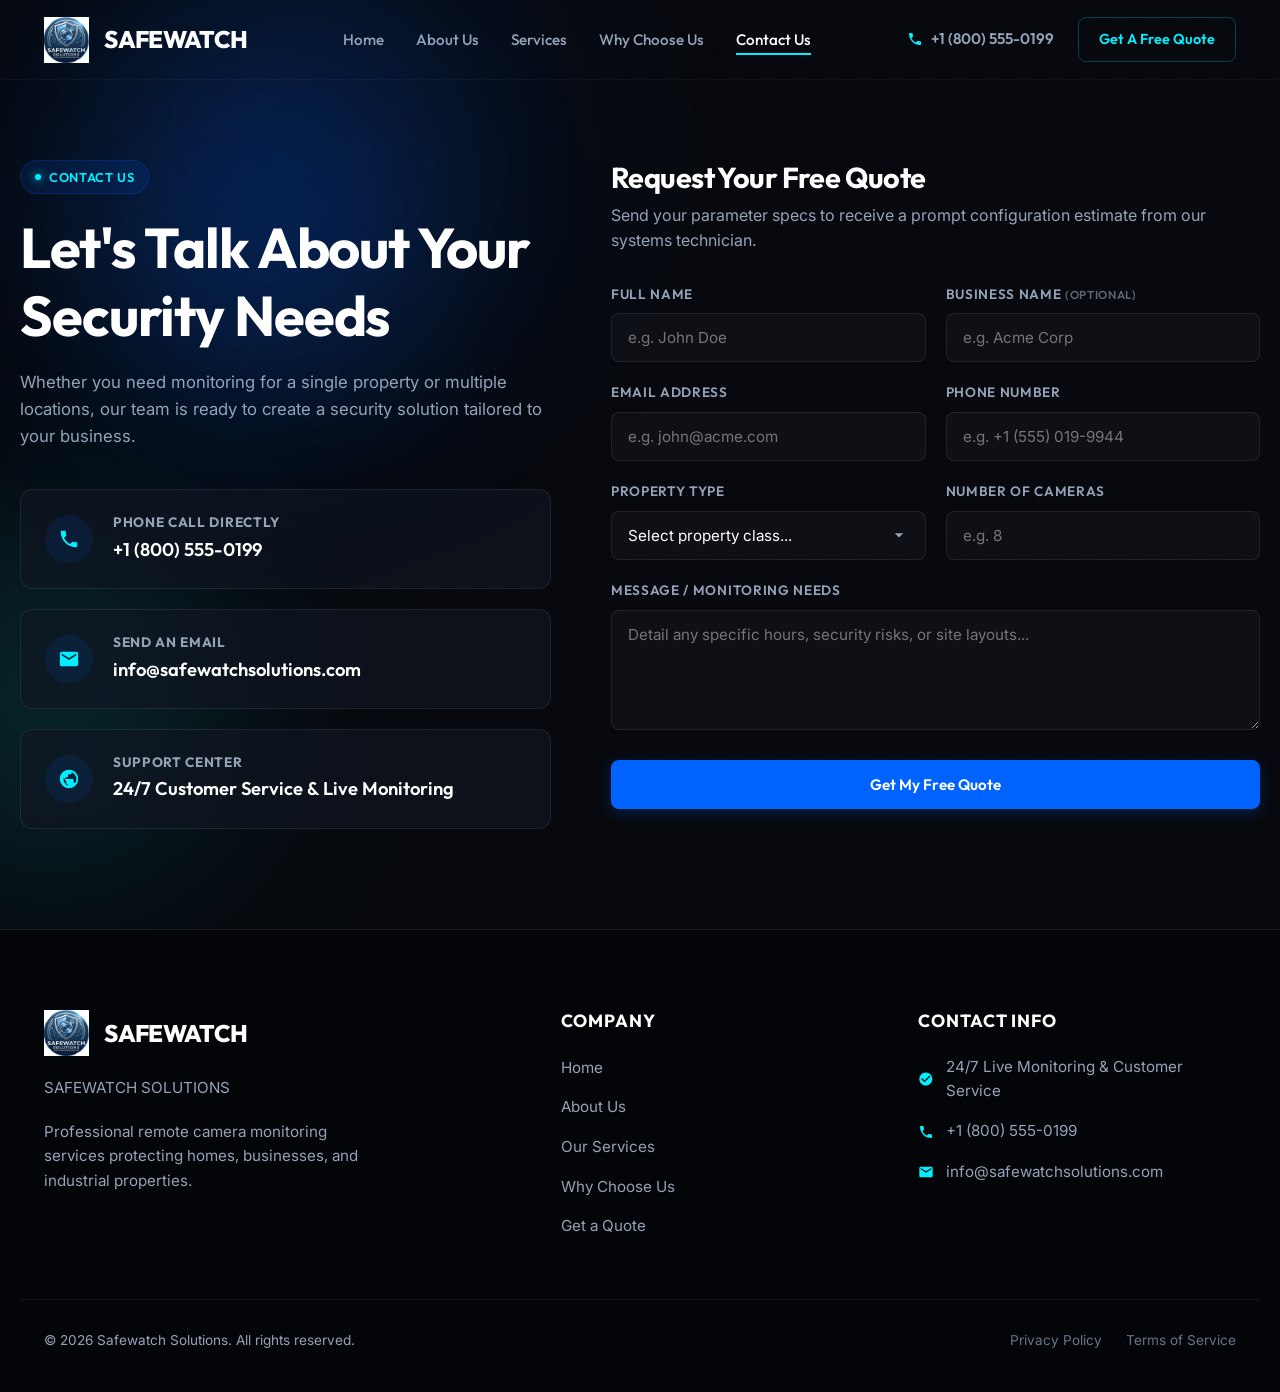
==== contact.html @ 6e0cc0b9 "CCTV-Monitoring Version 1" ====
<!doctype html>
<html lang="en">
  <head>
    <meta charset="UTF-8" />
    <meta name="viewport" content="width=device-width, initial-scale=1.0" />
    <title>Safewatch Solutions - Request a Free Quote & Get in Touch</title>
    <meta
      name="description"
      content="Talk to our specialists about your remote camera surveillance requirements. Get a customized security monitoring quote today."
    />
    <link rel="stylesheet" href="style.css" />
    <link rel="icon" href="assets/safewatch-logo.jpg" />
    <style>
      /* Styling adjustments specifically for contact subpage layout */
      .contact-container {
        padding: 160px 0 100px;
      }
    </style>
  </head>
  <body>
    <!-- BACKGROUND DECORATIONS -->
    <div class="bg-overlay bg-dot-grid"></div>
    <div class="bg-overlay blur-orb-1"></div>
    <div class="bg-overlay blur-orb-2"></div>
    <div class="bg-overlay blur-orb-3"></div>

    <!-- STICKY NAVBAR -->
    <header>
      <div class="container navbar">
        <a href="index.html" class="logo" id="nav-logo">
          <img
            src="assets/safewatch-logo.jpg"
            alt="SAFEWATCH"
            class="site-logo"
          />
          <span class="site-title">SAFEWATCH</span>
        </a>

        <ul class="nav-menu" id="menu-nav">
          <li><a href="index.html" class="nav-link">Home</a></li>
          <li><a href="index.html#about" class="nav-link">About Us</a></li>
          <li><a href="index.html#services" class="nav-link">Services</a></li>
          <li>
            <a href="index.html#why-choose" class="nav-link">Why Choose Us</a>
          </li>
          <li><a href="#" class="nav-link active">Contact Us</a></li>

          <!-- Mobile Actions -->
          <li class="nav-actions-mobile" style="display: none">
            <a href="tel:+18005550199" class="phone-badge">
              <svg viewBox="0 0 24 24">
                <path
                  d="M6.62 10.79c1.44 2.83 3.76 5.14 6.59 6.59l2.2-2.2c.27-.27.67-.36 1.02-.24 1.12.37 2.33.57 3.57.57.55 0 1 .45 1 1V20c0 .55-.45 1-1 1-9.39 0-17-7.61-17-17 0-.55.45-1 1-1h3.5c.55 0 1 .45 1 1 0 1.25.2 2.45.57 3.57.11.35.03.74-.25 1.02l-2.2 2.2z"
                />
              </svg>
              +1 (800) 555-0199
            </a>
            <a href="#" class="btn btn-primary">Free Assessment</a>
          </li>
        </ul>

        <div class="nav-actions">
          <a href="tel:+18005550199" class="phone-badge">
            <svg viewBox="0 0 24 24">
              <path
                d="M6.62 10.79c1.44 2.83 3.76 5.14 6.59 6.59l2.2-2.2c.27-.27.67-.36 1.02-.24 1.12.37 2.33.57 3.57.57.55 0 1 .45 1 1V20c0 .55-.45 1-1 1-9.39 0-17-7.61-17-17 0-.55.45-1 1-1h3.5c.55 0 1 .45 1 1 0 1.25.2 2.45.57 3.57.11.35.03.74-.25 1.02l-2.2 2.2z"
              />
            </svg>
            +1 (800) 555-0199
          </a>
          <a href="#" class="btn btn-outline-cyan">Get A Free Quote</a>
        </div>

        <button class="menu-btn" aria-label="Menu" id="mobile-toggle">
          <span></span>
          <span></span>
          <span></span>
        </button>
      </div>
    </header>

    <!-- CONTACT LAYOUT -->
    <main class="container contact-container">
      <div class="contact-grid">
        <!-- LEFT COL: CONTENT -->
        <section class="contact-info-panel">
          <div class="chip"><span></span> Contact Us</div>
          <h1 style="margin-bottom: 20px">
            Let's Talk About Your Security Needs
          </h1>
          <p>
            Whether you need monitoring for a single property or multiple
            locations, our team is ready to create a security solution tailored
            to your business.
          </p>

          <div class="info-cards">
            <!-- Card 1: Phone -->
            <a href="tel:+18005550199" class="info-card">
              <div class="info-card-icon">
                <svg viewBox="0 0 24 24">
                  <path
                    d="M6.62 10.79c1.44 2.83 3.76 5.14 6.59 6.59l2.2-2.2c.27-.27.67-.36 1.02-.24 1.12.37 2.33.57 3.57.57.55 0 1 .45 1 1V20c0 .55-.45 1-1 1-9.39 0-17-7.61-17-17 0-.55.45-1 1-1h3.5c.55 0 1 .45 1 1 0 1.25.2 2.45.57 3.57.11.35.03.74-.25 1.02l-2.2 2.2z"
                  />
                </svg>
              </div>
              <div class="info-card-details">
                <h4>Phone Call Directly</h4>
                <span>+1 (800) 555-0199</span>
              </div>
            </a>

            <!-- Card 2: Email -->
            <a href="mailto:info@safewatchsolutions.com" class="info-card">
              <div class="info-card-icon">
                <svg viewBox="0 0 24 24">
                  <path
                    d="M20 4H4c-1.1 0-1.99.9-1.99 2L2 18c0 1.1.9 2 2 2h16c1.1 0 2-.9 2-2V6c0-1.1-.9-2-2-2zm0 4l-8 5-8-5V6l8 5 8-5v2z"
                  />
                </svg>
              </div>
              <div class="info-card-details">
                <h4>Send An Email</h4>
                <span>info@safewatchsolutions.com</span>
              </div>
            </a>

            <!-- Card 3: Support -->
            <div class="info-card">
              <div class="info-card-icon">
                <svg viewBox="0 0 24 24">
                  <path
                    d="M12 2C6.48 2 2 6.48 2 12s4.48 10 10 10 10-4.48 10-10S17.52 2 12 2zm1 17.93c-3.95-.49-7-3.85-7-7.93 0-.62.08-1.21.21-1.79L9 15v1c0 1.1.9 2 2 2v1.93zm6.9-2.54c-.26-.81-1-1.39-1.9-1.39h-1v-3c0-.55-.45-1-1-1H8v-2h2c.55 0 1-.45 1-1V7h2c1.1 0 2-.9 2-2v-.41c2.93 1.19 5 4.06 5 7.41 0 2.08-.8 3.97-2.1 5.39z"
                  />
                </svg>
              </div>
              <div class="info-card-details">
                <h4>Support Center</h4>
                <span>24/7 Customer Service & Live Monitoring</span>
              </div>
            </div>
          </div>
        </section>

        <!-- RIGHT COL: QUOTE FORM -->
        <section class="glass-card">
          <h2 style="font-size: 1.8rem; margin-bottom: 8px">
            Request Your Free Quote
          </h2>
          <p style="color: var(--text-secondary); margin-bottom: 30px">
            Send your parameter specs to receive a prompt configuration estimate
            from our systems technician.
          </p>

          <form class="quote-form-element">
            <div class="form-row">
              <div class="form-group">
                <label class="form-label" for="fname">Full Name</label>
                <input
                  type="text"
                  id="fname"
                  class="form-input"
                  placeholder="e.g. John Doe"
                  required
                />
              </div>
              <div class="form-group">
                <label class="form-label" for="bname"
                  >Business Name
                  <span style="font-size: 0.85em; opacity: 0.6"
                    >(Optional)</span
                  ></label
                >
                <input
                  type="text"
                  id="bname"
                  class="form-input"
                  placeholder="e.g. Acme Corp"
                />
              </div>
            </div>

            <div class="form-row">
              <div class="form-group">
                <label class="form-label" for="email">Email Address</label>
                <input
                  type="email"
                  id="email"
                  class="form-input"
                  placeholder="e.g. john@acme.com"
                  required
                />
              </div>
              <div class="form-group">
                <label class="form-label" for="phone">Phone Number</label>
                <input
                  type="tel"
                  id="phone"
                  class="form-input"
                  placeholder="e.g. +1 (555) 019-9944"
                  required
                />
              </div>
            </div>

            <div class="form-row">
              <div class="form-group">
                <label class="form-label" for="property">Property Type</label>
                <select id="property" class="form-select" required>
                  <option value="" disabled selected>
                    Select property class...
                  </option>
                  <option value="residential">Residential / Home</option>
                  <option value="commercial">Commercial / Office</option>
                  <option value="warehouse">Warehouse & Distribution</option>
                  <option value="construction">Construction Site</option>
                  <option value="retail">Retail Store</option>
                  <option value="other">Other Property Type</option>
                </select>
              </div>
              <div class="form-group">
                <label class="form-label" for="cameras"
                  >Number of Cameras</label
                >
                <input
                  type="number"
                  id="cameras"
                  class="form-input"
                  placeholder="e.g. 8"
                  min="1"
                  required
                />
              </div>
            </div>

            <div class="form-group">
              <label class="form-label" for="msg"
                >Message / Monitoring Needs</label
              >
              <textarea
                id="msg"
                class="form-textarea"
                placeholder="Detail any specific hours, security risks, or site layouts..."
                required
              ></textarea>
            </div>

            <button
              type="submit"
              class="btn btn-primary"
              style="width: 100%; justify-content: center; margin-top: 10px"
            >
              Get My Free Quote
            </button>
          </form>
        </section>
      </div>
    </main>

    <!-- FOOTER -->
    <footer>
      <div class="container footer-grid">
        <div class="footer-brand">
          <a href="index.html" class="logo">
            <img
              src="assets/safewatch-logo.jpg"
              alt="SAFEWATCH"
              class="site-logo"
            />
            <span class="site-title">SAFEWATCH</span>
          </a>
          <p style="margin-bottom: 20px">SAFEWATCH SOLUTIONS</p>
          <p style="color: var(--text-secondary); line-height: 1.6">
            Professional remote camera monitoring services protecting homes,
            businesses, and industrial properties.
          </p>
        </div>

        <div class="footer-col">
          <h3>Company</h3>
          <ul>
            <li><a href="index.html">Home</a></li>
            <li><a href="index.html#about">About Us</a></li>
            <li><a href="index.html#services">Our Services</a></li>
            <li><a href="index.html#why-choose">Why Choose Us</a></li>
            <li><a href="#">Get a Quote</a></li>
          </ul>
        </div>

        <div class="footer-col">
          <h3>Contact Info</h3>
          <div class="footer-info">
            <div class="footer-info-item">
              <svg viewBox="0 0 24 24">
                <path
                  d="M12 2C6.48 2 2 6.48 2 12s4.48 10 10 10 10-4.48 10-10S17.52 2 12 2zm-2 15l-5-5 1.41-1.41L10 14.17l7.59-7.59L19 8l-9 9z"
                />
              </svg>
              24/7 Live Monitoring & Customer Service
            </div>
            <div class="footer-info-item">
              <svg viewBox="0 0 24 24">
                <path
                  d="M6.62 10.79c1.44 2.83 3.76 5.14 6.59 6.59l2.2-2.2c.27-.27.67-.36 1.02-.24 1.12.37 2.33.57 3.57.57.55 0 1 .45 1 1V20c0 .55-.45 1-1 1-9.39 0-17-7.61-17-17 0-.55.45-1 1-1h3.5c.55 0 1 .45 1 1 0 1.25.2 2.45.57 3.57.11.35.03.74-.25 1.02l-2.2 2.2z"
                />
              </svg>
              <a
                href="tel:+18005550199"
                style="text-decoration: none; color: inherit"
                >+1 (800) 555-0199</a
              >
            </div>
            <div class="footer-info-item">
              <svg viewBox="0 0 24 24">
                <path
                  d="M20 4H4c-1.1 0-1.99.9-1.99 2L2 18c0 1.1.9 2 2 2h16c1.1 0 2-.9 2-2V6c0-1.1-.9-2-2-2zm0 4l-8 5-8-5V6l8 5 8-5v2z"
                />
              </svg>
              <a
                href="mailto:info@safewatchsolutions.com"
                style="text-decoration: none; color: inherit"
                >info@safewatchsolutions.com</a
              >
            </div>
          </div>
        </div>
      </div>

      <div class="container footer-bottom">
        <p>&copy; 2026 Safewatch Solutions. All rights reserved.</p>
        <div class="footer-bottom-links">
          <a href="#">Privacy Policy</a>
          <a href="#">Terms of Service</a>
        </div>
      </div>
    </footer>

    <script src="script.js"></script>
  </body>
</html>
---- style.css ----
@import url("https://fonts.googleapis.com/css2?family=Inter:wght@300;400;500;600;700&family=Outfit:wght@400;500;600;700;800&display=swap");

/* --- DESIGN SYSTEM TOKENS --- */
:root {
  /* Colors */
  --bg-darkest: #07090e; /* Ultra dark base background */
  --bg-darker: #0d111a; /* Dark section background */
  --bg-card: rgba(16, 22, 35, 0.65); /* Translucent glass card background */

  --primary: #0062ff; /* Main brand solid electric blue */
  --primary-hover: #1a75ff; /* Lighter blue for hover states */
  --primary-glow: rgba(0, 98, 255, 0.25);

  --accent: #00f0ff; /* Technical electric cyan */
  --accent-glow: rgba(0, 240, 255, 0.2);

  --text-white: #ffffff; /* High contrast titles */
  --text-primary: #e2e8f0; /* General light text */
  --text-secondary: #94a3b8; /* Muted metadata and descriptions */
  --text-muted: #64748b; /* Subtext, credits, timestamps */

  --border: rgba(255, 255, 255, 0.08);
  --border-hover: rgba(0, 98, 255, 0.35);

  /* Fonts */
  --font-heading:
    "Outfit", -apple-system, BlinkMacSystemFont, "Segoe UI", Roboto, sans-serif;
  --font-body:
    "Inter", -apple-system, BlinkMacSystemFont, "Segoe UI", Roboto, sans-serif;

  /* Layout Options */
  --radius-sm: 8px;
  --radius-md: 12px;
  --radius-lg: 20px;
  --transition: all 0.35s cubic-bezier(0.16, 1, 0.3, 1);
  --transition-slow: all 0.6s cubic-bezier(0.16, 1, 0.3, 1);
}

/* --- SYSTEM RESET --- */
*,
*::before,
*::after {
  box-sizing: border-box;
  margin: 0;
  padding: 0;
}

html {
  scroll-behavior: smooth;
  font-size: 16px;
  -webkit-text-size-adjust: 100%;
}

body {
  background-color: var(--bg-darkest);
  color: var(--text-primary);
  font-family: var(--font-body);
  line-height: 1.6;
  overflow-x: hidden;
  -webkit-font-smoothing: antialiased;
  -moz-osx-font-smoothing: grayscale;
}

/* Custom Scrollbar */
::-webkit-scrollbar {
  width: 10px;
}
::-webkit-scrollbar-track {
  background: var(--bg-darkest);
}
::-webkit-scrollbar-thumb {
  background: rgba(255, 255, 255, 0.1);
  border: 2px solid var(--bg-darkest);
  border-radius: 10px;
}
::-webkit-scrollbar-thumb:hover {
  background: var(--primary);
}

/* --- TYPOGRAPHY & GRADIENTS --- */
h1,
h2,
h3,
h4,
h5,
h6 {
  font-family: var(--font-heading);
  font-weight: 700;
  line-height: 1.2;
  color: var(--text-white);
  letter-spacing: -0.02em;
}

h1 {
  font-size: clamp(2.2rem, 5vw, 3.5rem);
}

h2 {
  font-size: clamp(1.8rem, 4vw, 2.5rem);
}

h3 {
  font-size: clamp(1.3rem, 3vw, 1.75rem);
}

p {
  color: var(--text-secondary);
}

.gradient-text {
  background: linear-gradient(
    135deg,
    var(--text-white) 40%,
    var(--primary) 100%
  );
  -webkit-background-clip: text;
  -webkit-text-fill-color: transparent;
  background-clip: text;
}

.accent-text-blue {
  color: var(--primary);
  text-shadow: 0 0 15px rgba(0, 98, 255, 0.3);
}

.accent-text-cyan {
  color: var(--accent);
  text-shadow: 0 0 15px rgba(0, 240, 255, 0.3);
}

/* --- BACKGROUND DECORATION --- */
.bg-overlay {
  position: absolute;
  top: 0;
  left: 0;
  width: 100%;
  height: 100%;
  z-index: -1;
  pointer-events: none;
  overflow: hidden;
}

.bg-dot-grid {
  background-image: radial-gradient(
    rgba(255, 255, 255, 0.025) 1px,
    transparent 1px
  );
  background-size: 32px 32px;
}

.blur-orb-1 {
  position: absolute;
  top: -150px;
  right: -100px;
  width: 600px;
  height: 600px;
  border-radius: 50%;
  background: radial-gradient(circle, var(--primary-glow) 0%, transparent 70%);
  filter: blur(100px);
}

.blur-orb-2 {
  position: absolute;
  top: 50%;
  left: -200px;
  width: 500px;
  height: 500px;
  border-radius: 50%;
  background: radial-gradient(circle, var(--accent-glow) 0%, transparent 70%);
  filter: blur(100px);
}

.blur-orb-3 {
  position: absolute;
  bottom: -100px;
  right: -150px;
  width: 500px;
  height: 500px;
  border-radius: 50%;
  background: radial-gradient(circle, var(--primary-glow) 0%, transparent 70%);
  filter: blur(80px);
}

/* --- LAYOUT UTILITIES --- */
.container {
  width: 100%;
  max-width: 1240px;
  margin-left: auto;
  margin-right: auto;
  padding-left: 24px;
  padding-right: 24px;
}

.section {
  padding: 70px 0;
  position: relative;
}

.section-dark {
  background-color: var(--bg-darker);
  border-top: 1px solid var(--border);
  border-bottom: 1px solid var(--border);
}

.section-header {
  max-width: 700px;
  margin-bottom: 40px;
}

.section-header h2 {
  margin-bottom: 12px;
}

.section-header p {
  font-size: 1.05rem;
}

.grid-2 {
  display: grid;
  grid-template-columns: 1.1fr 0.9fr;
  gap: 60px;
  align-items: center;
}

.grid-3 {
  display: grid;
  grid-template-columns: repeat(auto-fit, minmax(320px, 1fr));
  gap: 30px;
}

.grid-4 {
  display: grid;
  grid-template-columns: repeat(auto-fit, minmax(270px, 1fr));
  gap: 30px;
}

/* --- COMPONENT STYLES --- */

/* 1. Header & Navigation */
header {
  position: fixed;
  top: 0;
  left: 0;
  width: 100%;
  height: 80px;
  z-index: 1000;
  border-bottom: 1px solid rgba(255, 255, 255, 0.03);
  transition: var(--transition);
}

header.scrolled {
  background: rgba(7, 9, 14, 0.85);
  backdrop-filter: blur(12px);
  -webkit-backdrop-filter: blur(12px);
  border-bottom: 1px solid var(--border);
  box-shadow: 0 4px 30px rgba(0, 0, 0, 0.4);
}

.navbar {
  display: flex;
  align-items: center;
  justify-content: space-between;
  height: 100%;
}

.logo {
  display: flex;
  align-items: center;
  gap: 10px;
  text-decoration: none;
  font-family: var(--font-heading);
  font-weight: 800;
  font-size: 1.35rem;
  color: var(--text-white);
  letter-spacing: -0.03em;
}

.logo-icon {
  width: 32px;
  height: 32px;
  background: linear-gradient(135deg, var(--primary), var(--accent));
  border-radius: 50%;
  display: flex;
  align-items: center;
  justify-content: center;
  box-shadow: 0 0 15px var(--primary-glow);
}

/* Site logo image (user-provided) */
.site-logo {
  height: 46px;
  width: auto;
  display: inline-block;
  background: transparent;
  mix-blend-mode: normal;
  filter: none;
}

.site-title {
  font-family: var(--font-heading);
  font-weight: 800;
  color: var(--text-white);
  margin-left: 5px;
  font-size: 1.5rem;
  display: inline-block;
  vertical-align: middle;
}

.logo-icon svg {
  fill: var(--text-white);
  width: 16px;
  height: 16px;
}

.nav-menu {
  display: flex;
  list-style: none;
  gap: 32px;
  align-items: center;
}

.nav-link {
  text-decoration: none;
  color: var(--text-secondary);
  font-family: var(--font-heading);
  font-size: 0.95rem;
  font-weight: 500;
  transition: var(--transition);
  position: relative;
}

.nav-link:hover,
.nav-link.active {
  color: var(--text-white);
}

.nav-link::after {
  content: "";
  position: absolute;
  bottom: -6px;
  left: 0;
  width: 0;
  height: 2px;
  background-color: var(--accent);
  transition: var(--transition);
}

.nav-link.active::after,
.nav-link:hover::after {
  width: 100%;
}

.nav-actions {
  display: flex;
  align-items: center;
  gap: 24px;
}

.phone-badge {
  display: flex;
  align-items: center;
  gap: 8px;
  color: var(--text-secondary);
  font-family: var(--font-heading);
  font-size: 0.95rem;
  font-weight: 600;
  text-decoration: none;
  transition: var(--transition);
}

.phone-badge:hover {
  color: var(--accent);
}

.phone-badge svg {
  width: 16px;
  height: 16px;
  fill: var(--accent);
}

/* 2. Buttons */
.btn {
  display: inline-flex;
  align-items: center;
  justify-content: center;
  font-family: var(--font-heading);
  font-weight: 600;
  font-size: 0.95rem;
  padding: 14px 28px;
  border-radius: var(--radius-sm);
  cursor: pointer;
  transition: var(--transition);
  text-decoration: none;
  border: 1px solid transparent;
  gap: 8px;
  white-space: nowrap;
}

.btn-primary {
  background-color: var(--primary);
  color: var(--text-white);
  box-shadow: 0 4px 14px var(--primary-glow);
}

.btn-primary:hover {
  background-color: var(--primary-hover);
  box-shadow: 0 6px 20px rgba(0, 98, 255, 0.45);
  transform: translateY(-2px);
}

.btn-secondary {
  background-color: rgba(255, 255, 255, 0.04);
  color: var(--text-white);
  border: 1px solid var(--border);
}

.btn-secondary:hover {
  background-color: rgba(255, 255, 255, 0.08);
  border-color: rgba(255, 255, 255, 0.2);
  transform: translateY(-2px);
}

.btn-outline-cyan {
  background-color: transparent;
  color: var(--accent);
  border: 1px solid rgba(0, 240, 255, 0.25);
  padding: 10px 20px;
  font-size: 0.9rem;
}

.btn-outline-cyan:hover {
  background-color: rgba(0, 240, 255, 0.06);
  border-color: var(--accent);
  box-shadow: 0 0 15px rgba(0, 240, 255, 0.15);
}

/* Hamburger toggler */
.menu-btn {
  display: none;
  background: none;
  border: none;
  cursor: pointer;
  width: 24px;
  height: 24px;
  position: relative;
  z-index: 1001;
}

.menu-btn span {
  display: block;
  width: 100%;
  height: 2px;
  background: var(--text-white);
  margin: 5px 0;
  transition: var(--transition);
}

/* Chip/Badge UI */
.chip {
  display: inline-flex;
  align-items: center;
  gap: 8px;
  background: rgba(0, 98, 255, 0.12);
  border: 1px solid rgba(0, 98, 255, 0.2);
  color: var(--accent);
  padding: 6px 14px;
  border-radius: 100px;
  font-family: var(--font-heading);
  font-size: 0.8rem;
  font-weight: 600;
  text-transform: uppercase;
  letter-spacing: 0.05em;
  margin-bottom: 20px;
  width: fit-content;
}

.chip span {
  width: 6px;
  height: 6px;
  border-radius: 50%;
  background-color: var(--accent);
  box-shadow: 0 0 10px var(--accent);
}

/* 3. Hero Section */
.hero {
  padding: 140px 0 80px;
  display: flex;
  align-items: center;
  position: relative;
  min-height: 76vh;
  background-image:
    linear-gradient(
      to right,
      #07090e 38%,
      rgba(7, 9, 14, 0.5) 68%,
      rgba(7, 9, 14, 0.25) 100%
    ),
    url("assets/hero_monitoring.png");
  background-size: cover;
  background-position: right center;
  background-repeat: no-repeat;
  border-bottom: 1px solid var(--border);
}

.hero-content {
  display: flex;
  flex-direction: column;
  max-width: 660px;
  z-index: 2;
}

.hero-subtitle {
  font-size: clamp(1.1rem, 2vw, 1.4rem);
  font-weight: 500;
  color: var(--accent);
  margin-bottom: 20px;
  line-height: 1.4;
}

.hero p {
  font-size: clamp(1rem, 1.5vw, 1.15rem);
  margin-bottom: 32px;
  max-width: 620px;
}

.hero-checklist {
  list-style: none;
  margin-bottom: 28px;
  display: flex;
  flex-direction: column;
  gap: 9px;
}

.hero-checklist li {
  display: flex;
  align-items: center;
  gap: 10px;
  font-size: 0.98rem;
  color: var(--text-primary);
}

.hero-checklist li svg {
  width: 16px;
  height: 16px;
  fill: var(--accent);
  flex-shrink: 0;
}

.hero-buttons {
  display: flex;
  gap: 14px;
  flex-wrap: wrap;
}

/* Hero image classes removed - background layout in use */

/* 4. About Section */
.about-media-box {
  position: relative;
}

.about-image-frame {
  width: 100%;
  border-radius: var(--radius-md);
  border: 1px solid var(--border);
  overflow: hidden;
  box-shadow: 0 15px 35px rgba(0, 0, 0, 0.5);
  aspect-ratio: 16/10;
}

.about-image-frame img {
  width: 100%;
  height: 100%;
  object-fit: cover;
}

.about-content h2 {
  margin-bottom: 16px;
}

.about-content p {
  font-size: 1rem;
  margin-bottom: 18px;
  line-height: 1.65;
}

/* 5. Services Carousel */
.carousel-track-wrapper {
  overflow: hidden;
  position: relative;
  /* Fade-out edges */
  -webkit-mask-image: linear-gradient(
    to right,
    transparent 0%,
    #000 8%,
    #000 92%,
    transparent 100%
  );
  mask-image: linear-gradient(
    to right,
    transparent 0%,
    #000 8%,
    #000 92%,
    transparent 100%
  );
}

.carousel-track {
  display: flex;
  gap: 24px;
  width: max-content;
  animation: carousel-scroll 40s linear infinite;
}

.carousel-track:hover {
  animation-play-state: paused;
}

@keyframes carousel-scroll {
  0% {
    transform: translateX(0);
  }
  100% {
    transform: translateX(-50%);
  }
}

/* Legacy grid fallback - not used but kept for reference */
.services-grid {
  display: grid;
  grid-template-columns: repeat(auto-fill, minmax(280px, 1fr));
  gap: 24px;
}

.service-card {
  background: var(--bg-card);
  border: 1px solid var(--border);
  border-radius: var(--radius-md);
  padding: 20px;
  display: flex;
  flex-direction: column;
  /* Fixed width so carousel tracks work perfectly */
  width: 290px;
  flex-shrink: 0;
  transition: var(--transition-slow);
  backdrop-filter: blur(10px);
  -webkit-backdrop-filter: blur(10px);
  user-select: none;
}

.service-card:hover {
  border-color: var(--border-hover);
  box-shadow: 0 12px 35px rgba(0, 98, 255, 0.18);
  transform: translateY(-5px);
}

.service-image-box {
  width: 100%;
  height: 160px;
  border-radius: var(--radius-sm);
  overflow: hidden;
  border: 1px solid rgba(255, 255, 255, 0.05);
  margin-bottom: 16px;
}

.service-image-box img {
  width: 100%;
  height: 100%;
  object-fit: cover;
  transition: var(--transition-slow);
  pointer-events: none;
}

.service-card:hover .service-image-box img {
  transform: scale(1.07);
}

.service-card h3 {
  font-size: 1.1rem;
  margin-bottom: 8px;
}

.service-card p {
  font-size: 0.88rem;
  line-height: 1.55;
  color: var(--text-secondary);
}

/* 6. Why Choose Us Section */
.why-grid {
  display: grid;
  grid-template-columns: minmax(280px, 0.95fr) minmax(0, 1.05fr);
  gap: 30px;
  align-items: center;
}

.why-media-panel {
  display: flex;
  align-self: center;
}

.why-media-panel img {
  width: 102%;
  height: 100%;
  min-height: 360px;
  object-fit: cover;
  display: block;
  border-radius: var(--radius-lg);
  border: 1px solid rgba(255, 255, 255, 0.08);
  box-shadow: 0 20px 45px rgba(0, 0, 0, 0.25);
}

.why-content-panel {
  display: flex;
  flex-direction: column;
}

.why-card-list {
  display: grid;
  grid-template-columns: 1fr;
  gap: 15px;
  margin-top: 10px;
}

.why-check-item {
  display: flex;
  gap: 16px;
  background: rgba(255, 255, 255, 0.02);
  border: 1px solid var(--border);
  padding: 16px 20px;
  border-radius: var(--radius-sm);
  transition: var(--transition);
}

.why-check-item:hover {
  background: rgba(0, 98, 255, 0.03);
  border-color: var(--border-hover);
}

.why-check-icon {
  width: 24px;
  height: 24px;
  fill: var(--accent);
  flex-shrink: 0;
  margin-top: 3px;
}

.why-check-text h4 {
  font-size: 1.1rem;
  margin-bottom: 6px;
}

.why-check-text p {
  font-size: 0.95rem;
}

/* 7. Call To Action section */
.cta-box {
  background:
    linear-gradient(
      135deg,
      rgba(0, 98, 255, 0.15) 0%,
      rgba(0, 240, 255, 0.05) 100%
    ),
    var(--bg-card);
  border: 1px solid var(--border);
  border-radius: var(--radius-lg);
  padding: 60px 40px;
  text-align: center;
  position: relative;
  overflow: hidden;
  box-shadow: 0 15px 40px rgba(0, 0, 0, 0.4);
  backdrop-filter: blur(10px);
}

.cta-box::after {
  content: "";
  position: absolute;
  top: -150px;
  left: 50%;
  transform: translateX(-50%);
  width: 300px;
  height: 300px;
  background: radial-gradient(
    circle,
    rgba(0, 240, 255, 0.15) 0%,
    transparent 70%
  );
  filter: blur(40px);
  z-index: -1;
  pointer-events: none;
}

.cta-box h2 {
  margin-bottom: 16px;
}

.cta-box p {
  font-size: 1.15rem;
  max-width: 600px;
  margin: 0 auto 32px;
}

/* 8. Contact Form & Request Page Layout */
.contact-grid {
  display: grid;
  grid-template-columns: 0.9fr 1.1fr;
  gap: 60px;
  align-items: flex-start;
}

.contact-info-panel h2 {
  margin-bottom: 20px;
}

.contact-info-panel p {
  font-size: 1.05rem;
  margin-bottom: 40px;
}

.info-cards {
  display: flex;
  flex-direction: column;
  gap: 20px;
}

.info-card {
  display: flex;
  align-items: center;
  gap: 20px;
  background: var(--bg-card);
  border: 1px solid var(--border);
  padding: 24px;
  border-radius: var(--radius-md);
  text-decoration: none;
  transition: var(--transition);
}

.info-card:hover {
  border-color: var(--border-hover);
  background: rgba(255, 255, 255, 0.02);
}

.info-card-icon {
  width: 48px;
  height: 48px;
  border-radius: 50%;
  background: rgba(0, 98, 255, 0.1);
  display: flex;
  align-items: center;
  justify-content: center;
  flex-shrink: 0;
}

.info-card-icon svg {
  width: 22px;
  height: 22px;
  fill: var(--accent);
}

.info-card-details h4 {
  font-size: 0.85rem;
  text-transform: uppercase;
  color: var(--text-secondary);
  letter-spacing: 0.05em;
  margin-bottom: 4px;
}

.info-card-details span {
  font-family: var(--font-heading);
  font-size: 1.15rem;
  font-weight: 600;
  color: var(--text-white);
}

.form-group {
  margin-bottom: 20px;
  display: flex;
  flex-direction: column;
  gap: 8px;
}

.form-label {
  font-family: var(--font-heading);
  font-size: 0.85rem;
  font-weight: 600;
  color: var(--text-secondary);
  text-transform: uppercase;
  letter-spacing: 0.05em;
}

.form-input,
.form-textarea,
.form-select {
  background: rgba(255, 255, 255, 0.03);
  border: 1px solid var(--border);
  border-radius: var(--radius-sm);
  padding: 14px 16px;
  color: var(--text-white);
  font-family: var(--font-body);
  font-size: 0.95rem;
  transition: var(--transition);
  outline: none;
}

.form-input:focus,
.form-textarea:focus,
.form-select:focus {
  background: rgba(0, 98, 255, 0.02);
  border-color: var(--primary);
  box-shadow: 0 0 15px rgba(0, 98, 255, 0.15);
}

.form-textarea {
  min-height: 120px;
  resize: vertical;
}

.form-select {
  appearance: none;
  background-image: url("data:image/svg+xml,%3Csvg xmlns='http://www.w3.org/2000/svg' viewBox='0 0 24 24' fill='%2394a3b8'%3E%3Cpath d='M7 10l5 5 5-5H7z'/%3E%3C/svg%3E");
  background-repeat: no-repeat;
  background-position: right 16px center;
  background-size: 20px;
  cursor: pointer;
}

.form-row {
  display: grid;
  grid-template-columns: 1fr 1fr;
  gap: 20px;
}

/* 9. Footer Layout */
footer {
  background-color: #040508;
  border-top: 1px solid var(--border);
  padding: 80px 0 40px;
}

.footer-grid {
  display: grid;
  grid-template-columns: 1.5fr 1fr 1fr;
  gap: 40px;
  margin-bottom: 60px;
}

.footer-brand .logo {
  margin-bottom: 20px;
}

.footer-brand p {
  max-width: 320px;
  font-size: 0.95rem;
}

.footer-col h3 {
  font-size: 1.1rem;
  margin-bottom: 24px;
  font-family: var(--font-heading);
  text-transform: uppercase;
  letter-spacing: 0.05em;
}

.footer-col ul {
  list-style: none;
  display: flex;
  flex-direction: column;
  gap: 14px;
}

.footer-col ul li a {
  text-decoration: none;
  color: var(--text-secondary);
  font-size: 0.95rem;
  transition: var(--transition);
}

.footer-col ul li a:hover {
  color: var(--accent);
}

.footer-info {
  display: flex;
  flex-direction: column;
  gap: 16px;
}

.footer-info-item {
  display: flex;
  align-items: center;
  gap: 12px;
  font-size: 0.95rem;
  color: var(--text-secondary);
}

.footer-info-item svg {
  width: 16px;
  height: 16px;
  fill: var(--accent);
}

.footer-bottom {
  border-top: 1px solid rgba(255, 255, 255, 0.05);
  padding-top: 30px;
  display: flex;
  justify-content: space-between;
  align-items: center;
  color: var(--text-muted);
  font-size: 0.85rem;
  flex-wrap: wrap;
  gap: 20px;
}

.footer-bottom-links {
  display: flex;
  gap: 24px;
}

.footer-bottom-links a {
  text-decoration: none;
  color: var(--text-muted);
  transition: var(--transition);
}

.footer-bottom-links a:hover {
  color: var(--text-secondary);
}

/* --- RESPONSIVE MEDIA BREAKPOINTS --- */
@media (max-width: 1024px) {
  .hero {
    padding: 130px 0 80px;
    min-height: auto;
    /* Full overlay so image shows behind text on tablet */
    background-image:
      linear-gradient(
        to bottom,
        rgba(7, 9, 14, 0.88) 0%,
        rgba(7, 9, 14, 0.78) 60%,
        rgba(7, 9, 14, 0.92) 100%
      ),
      url("assets/hero_monitoring.png");
    background-position: center center;
  }
  .hero-content {
    max-width: 100%;
  }
  .grid-2,
  .why-grid,
  .contact-grid {
    grid-template-columns: 1fr;
    gap: 40px;
  }
  .footer-grid {
    grid-template-columns: 1fr 1fr;
  }
}

@media (max-width: 768px) {
  .section {
    padding: 50px 0;
  }

  .hero {
    padding: 110px 0 60px;
    min-height: auto;
  }

  .hero p {
    max-width: 100%;
  }

  .menu-btn {
    display: block;
    margin-left: 10px;
  }

  .nav-menu {
    position: fixed;
    top: 0;
    right: -100%;
    width: 280px;
    height: 100vh;
    background: #090b11;
    border-left: 1px solid var(--border);
    flex-direction: column;
    padding: 85px 30px 30px;
    align-items: flex-start;
    gap: 20px;
    transition: var(--transition-slow);
    z-index: 999;
    box-shadow: -10px 0 30px rgba(0, 0, 0, 0.5);
    overflow-y: auto;
  }

  .nav-menu.active {
    right: 0;
  }

  .nav-actions {
    display: none;
  }

  /* CTA block sits naturally at the bottom of the nav list */
  .nav-actions-mobile {
    display: flex !important;
    flex-direction: column;
    width: 100%;
    gap: 16px;
    margin-top: auto;
    border-top: 1px solid var(--border);
    padding-top: 20px;
  }

  .nav-actions-mobile .phone-badge {
    color: var(--text-white);
  }

  .why-grid {
    grid-template-columns: 1fr;
    gap: 30px;
  }

  .footer-grid {
    grid-template-columns: 1fr;
    gap: 30px;
  }

  .form-row {
    grid-template-columns: 1fr;
    gap: 0;
  }

  .cta-box {
    padding: 36px 20px;
  }

  .section-header {
    margin-bottom: 28px;
  }
}

@media (max-width: 480px) {
  :root {
    --radius-md: 8px;
    --radius-lg: 12px;
  }

  .container {
    padding-left: 16px;
    padding-right: 16px;
  }

  .hero {
    padding: 100px 0 50px;
    /* Darker overlay on small screens for better text legibility */
    background-image:
      linear-gradient(rgba(7, 9, 14, 0.93), rgba(7, 9, 14, 0.88)),
      url("assets/hero_monitoring.png");
    background-position: center center;
  }

  .hero-content {
    max-width: 100%;
  }

  h1 {
    font-size: clamp(1.8rem, 8vw, 2.4rem);
  }

  .hero-subtitle {
    font-size: 1rem;
  }

  .hero p {
    font-size: 0.92rem;
    margin-bottom: 20px;
  }

  .hero-checklist {
    margin-bottom: 22px;
    gap: 8px;
  }

  .hero-checklist li {
    font-size: 0.9rem;
  }

  .hero-buttons {
    flex-direction: column;
    width: 100%;
  }

  .hero-buttons .btn {
    width: 100%;
    text-align: center;
    justify-content: center;
  }

  .chip {
    font-size: 0.72rem;
    padding: 5px 12px;
  }

  .why-grid {
    grid-template-columns: 1fr;
  }

  .why-check-item {
    padding: 12px 14px;
  }

  .cta-box {
    padding: 30px 16px;
  }

  .cta-box h2 {
    font-size: 1.6rem;
  }

  .footer-bottom {
    flex-direction: column;
    align-items: flex-start;
    gap: 12px;
  }

  .footer-col h3 {
    font-size: 0.95rem;
    margin-bottom: 16px;
  }
}
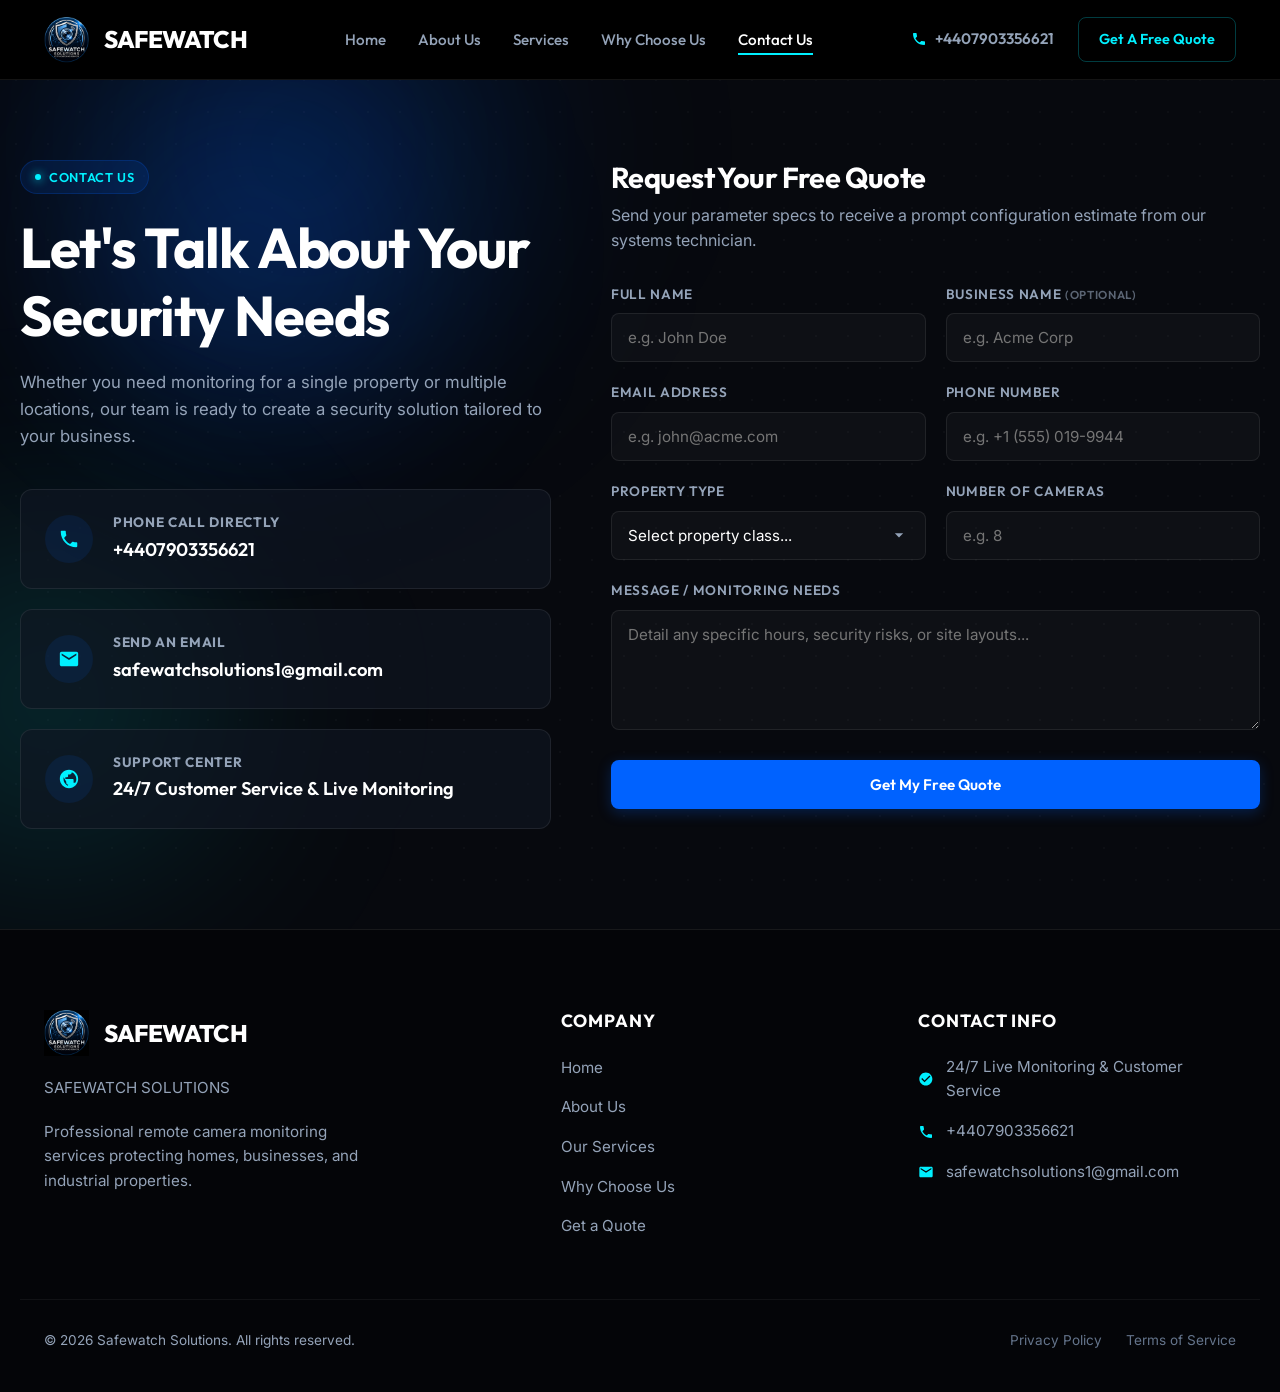
==== commit 9720aa32: "CCTV-Monitoring Version 2" ====
--- a/contact.html
+++ b/contact.html
@@ -9,7 +9,7 @@
       content="Talk to our specialists about your remote camera surveillance requirements. Get a customized security monitoring quote today."
     />
     <link rel="stylesheet" href="style.css" />
-    <link rel="icon" href="assets/safewatch-logo.jpg" />
+    <link rel="icon" href="assets/safewatch-logo-1.png" />
     <style>
       /* Styling adjustments specifically for contact subpage layout */
       .contact-container {
@@ -29,7 +29,7 @@
       <div class="container navbar">
         <a href="index.html" class="logo" id="nav-logo">
           <img
-            src="assets/safewatch-logo.jpg"
+            src="assets/safewatch-logo-1.png"
             alt="SAFEWATCH"
             class="site-logo"
           />
@@ -47,26 +47,26 @@
 
           <!-- Mobile Actions -->
           <li class="nav-actions-mobile" style="display: none">
-            <a href="tel:+18005550199" class="phone-badge">
+            <a href="tel:+4407903356621" class="phone-badge">
               <svg viewBox="0 0 24 24">
                 <path
                   d="M6.62 10.79c1.44 2.83 3.76 5.14 6.59 6.59l2.2-2.2c.27-.27.67-.36 1.02-.24 1.12.37 2.33.57 3.57.57.55 0 1 .45 1 1V20c0 .55-.45 1-1 1-9.39 0-17-7.61-17-17 0-.55.45-1 1-1h3.5c.55 0 1 .45 1 1 0 1.25.2 2.45.57 3.57.11.35.03.74-.25 1.02l-2.2 2.2z"
                 />
               </svg>
-              +1 (800) 555-0199
+              +4407903356621
             </a>
             <a href="#" class="btn btn-primary">Free Assessment</a>
           </li>
         </ul>
 
         <div class="nav-actions">
-          <a href="tel:+18005550199" class="phone-badge">
+          <a href="tel:+4407903356621" class="phone-badge">
             <svg viewBox="0 0 24 24">
               <path
                 d="M6.62 10.79c1.44 2.83 3.76 5.14 6.59 6.59l2.2-2.2c.27-.27.67-.36 1.02-.24 1.12.37 2.33.57 3.57.57.55 0 1 .45 1 1V20c0 .55-.45 1-1 1-9.39 0-17-7.61-17-17 0-.55.45-1 1-1h3.5c.55 0 1 .45 1 1 0 1.25.2 2.45.57 3.57.11.35.03.74-.25 1.02l-2.2 2.2z"
               />
             </svg>
-            +1 (800) 555-0199
+            +4407903356621
           </a>
           <a href="#" class="btn btn-outline-cyan">Get A Free Quote</a>
         </div>
@@ -96,7 +96,7 @@
 
           <div class="info-cards">
             <!-- Card 1: Phone -->
-            <a href="tel:+18005550199" class="info-card">
+            <a href="tel:+4407903356621" class="info-card">
               <div class="info-card-icon">
                 <svg viewBox="0 0 24 24">
                   <path
@@ -106,12 +106,15 @@
               </div>
               <div class="info-card-details">
                 <h4>Phone Call Directly</h4>
-                <span>+1 (800) 555-0199</span>
+                <span>+4407903356621</span>
               </div>
             </a>
 
             <!-- Card 2: Email -->
-            <a href="mailto:info@safewatchsolutions.com" class="info-card">
+            <a
+              href="mailto:safewatchsolutions1@gmail.com?subject=Inquiry%20from%20Safewatch%20Website"
+              class="info-card mailto-link"
+            >
               <div class="info-card-icon">
                 <svg viewBox="0 0 24 24">
                   <path
@@ -121,7 +124,7 @@
               </div>
               <div class="info-card-details">
                 <h4>Send An Email</h4>
-                <span>info@safewatchsolutions.com</span>
+                <span>safewatchsolutions1@gmail.com</span>
               </div>
             </a>
 
@@ -263,7 +266,7 @@
         <div class="footer-brand">
           <a href="index.html" class="logo">
             <img
-              src="assets/safewatch-logo.jpg"
+              src="assets/safewatch-logo-1.png"
               alt="SAFEWATCH"
               class="site-logo"
             />
@@ -305,9 +308,9 @@
                 />
               </svg>
               <a
-                href="tel:+18005550199"
+                href="tel:+4407903356621"
                 style="text-decoration: none; color: inherit"
-                >+1 (800) 555-0199</a
+                >+4407903356621</a
               >
             </div>
             <div class="footer-info-item">
@@ -317,9 +320,10 @@
                 />
               </svg>
               <a
-                href="mailto:info@safewatchsolutions.com"
+                href="mailto:safewatchsolutions1@gmail.com?subject=Inquiry%20from%20Safewatch%20Website"
+                class="mailto-link"
                 style="text-decoration: none; color: inherit"
-                >info@safewatchsolutions.com</a
+                >safewatchsolutions1@gmail.com</a
               >
             </div>
           </div>
@@ -335,6 +339,17 @@
       </div>
     </footer>
 
+    <button
+      class="back-to-top"
+      id="backToTop"
+      aria-label="Back to top"
+      title="Back to top"
+    >
+      <svg viewBox="0 0 24 24" aria-hidden="true">
+        <path d="M12 8l-6 6 1.41 1.41L12 10.83l4.59 4.58L18 14z" />
+      </svg>
+    </button>
+
     <script src="script.js"></script>
   </body>
 </html>
--- a/style.css
+++ b/style.css
@@ -244,16 +244,17 @@
   width: 100%;
   height: 80px;
   z-index: 1000;
-  border-bottom: 1px solid rgba(255, 255, 255, 0.03);
+  background-color: #000000;
+  border-bottom: 1px solid rgba(255, 255, 255, 0.08);
   transition: var(--transition);
 }
 
 header.scrolled {
-  background: rgba(7, 9, 14, 0.85);
-  backdrop-filter: blur(12px);
-  -webkit-backdrop-filter: blur(12px);
-  border-bottom: 1px solid var(--border);
-  box-shadow: 0 4px 30px rgba(0, 0, 0, 0.4);
+  background-color: #000000;
+  backdrop-filter: none;
+  -webkit-backdrop-filter: none;
+  border-bottom: 1px solid rgba(255, 255, 255, 0.08);
+  box-shadow: none;
 }
 
 .navbar {
@@ -919,6 +920,10 @@
 
 .form-select {
   appearance: none;
+  -webkit-appearance: none;
+  -moz-appearance: none;
+  color-scheme: dark;
+  background-color: rgba(255, 255, 255, 0.03);
   background-image: url("data:image/svg+xml,%3Csvg xmlns='http://www.w3.org/2000/svg' viewBox='0 0 24 24' fill='%2394a3b8'%3E%3Cpath d='M7 10l5 5 5-5H7z'/%3E%3C/svg%3E");
   background-repeat: no-repeat;
   background-position: right 16px center;
@@ -926,13 +931,70 @@
   cursor: pointer;
 }
 
+.form-select option {
+  background-color: #07111f;
+  color: var(--text-white);
+  padding: 10px;
+}
+
+.form-select option:checked,
+.form-select option:hover {
+  background: linear-gradient(
+    90deg,
+    rgba(0, 98, 255, 0.35),
+    rgba(0, 240, 255, 0.25)
+  );
+  color: var(--text-white);
+}
+
 .form-row {
   display: grid;
   grid-template-columns: 1fr 1fr;
   gap: 20px;
 }
 
-/* 9. Footer Layout */
+/* 9. Back to Top Button */
+.back-to-top {
+  position: fixed;
+  right: 24px;
+  bottom: 24px;
+  width: 48px;
+  height: 48px;
+  border: 1px solid rgba(255, 255, 255, 0.16);
+  border-radius: 50%;
+  background: rgba(0, 0, 0, 0.9);
+  color: var(--text-white);
+  display: flex;
+  align-items: center;
+  justify-content: center;
+  cursor: pointer;
+  box-shadow: 0 10px 30px rgba(0, 0, 0, 0.35);
+  opacity: 0;
+  visibility: hidden;
+  transform: translateY(12px);
+  transition: var(--transition);
+  z-index: 1100;
+}
+
+.back-to-top.visible {
+  opacity: 1;
+  visibility: visible;
+  transform: translateY(0);
+}
+
+.back-to-top:hover {
+  background: var(--primary);
+  border-color: var(--primary);
+  transform: translateY(-3px);
+}
+
+.back-to-top svg {
+  width: 22px;
+  height: 22px;
+  fill: currentColor;
+}
+
+/* 10. Footer Layout */
 footer {
   background-color: #040508;
   border-top: 1px solid var(--border);
